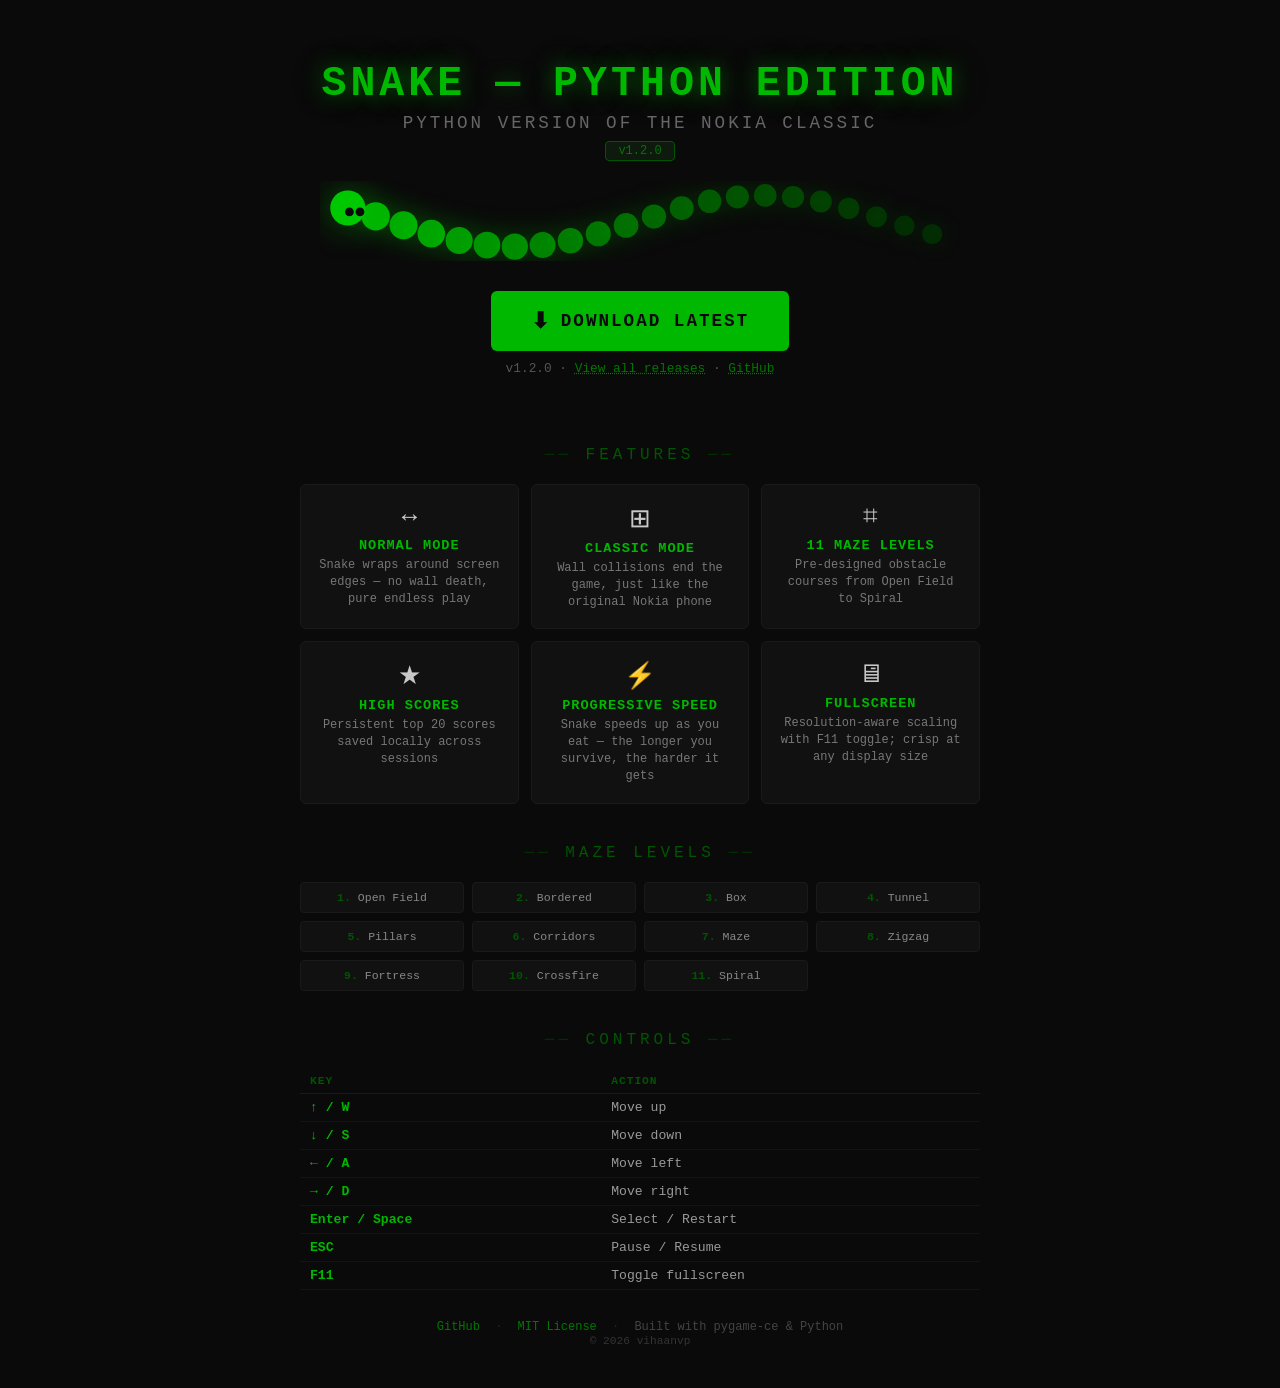
==== index.html @ 6547b3d3 "Initial website" ====
<!DOCTYPE html>
<html lang="en">
<head>
<meta charset="UTF-8">
<meta name="viewport" content="width=device-width, initial-scale=1.0">
<title>Snake — Nokia Classic Extended</title>
<style>
  *, *::before, *::after { margin: 0; padding: 0; box-sizing: border-box; }
  html { scroll-behavior: smooth; }
  body {
    background: #0a0a0a;
    color: #c8c8c8;
    font-family: 'Courier New', Courier, monospace;
    min-height: 100vh;
    display: flex;
    flex-direction: column;
    align-items: center;
    overflow-x: hidden;
  }

  /* ─── scrollbar ─── */
  ::-webkit-scrollbar { width: 6px; }
  ::-webkit-scrollbar-track { background: #0a0a0a; }
  ::-webkit-scrollbar-thumb { background: #005500; border-radius: 3px; }
  ::-webkit-scrollbar-thumb:hover { background: #00b800; }

  /* ─── canvas snake decoration ─── */
  #snake-canvas {
    display: block;
    width: 100%;
    max-width: 640px;
    height: 80px;
    margin: 10px auto 20px;
  }

  /* ─── container ─── */
  .container {
    width: 100%;
    max-width: 720px;
    padding: 40px 20px 20px;
  }

  /* ─── header / hero ─── */
  header { text-align: center; padding: 20px 0 10px; }
  .logo {
    font-size: clamp(1.6rem, 5vw, 2.6rem);
    font-weight: bold;
    letter-spacing: 4px;
    text-transform: uppercase;
    color: #00b800;
    text-shadow: 0 0 20px rgba(0, 184, 0, 0.5), 0 0 60px rgba(0, 184, 0, 0.15);
    animation: titlePulse 3s ease-in-out infinite;
  }
  @keyframes titlePulse {
    0%, 100% { text-shadow: 0 0 20px rgba(0, 184, 0, 0.5), 0 0 60px rgba(0, 184, 0, 0.15); }
    50% { text-shadow: 0 0 30px rgba(0, 184, 0, 0.8), 0 0 80px rgba(0, 184, 0, 0.3); }
  }
  .tagline {
    font-size: clamp(0.85rem, 2.5vw, 1.1rem);
    color: #666;
    letter-spacing: 3px;
    margin-top: 6px;
    text-transform: uppercase;
  }
  .version-badge {
    display: inline-block;
    margin-top: 8px;
    padding: 2px 12px;
    border: 1px solid #005500;
    border-radius: 4px;
    font-size: 0.75rem;
    color: #007700;
    background: #0d1a0d;
  }

  /* ─── download section ─── */
  .download-section {
    text-align: center;
    padding: 10px 0 30px;
  }
  .btn-download {
    display: inline-flex;
    align-items: center;
    gap: 10px;
    padding: 16px 40px;
    font-family: 'Courier New', Courier, monospace;
    font-size: 1.1rem;
    font-weight: bold;
    text-transform: uppercase;
    letter-spacing: 2px;
    color: #0a0a0a;
    background: #00b800;
    border: none;
    border-radius: 6px;
    cursor: pointer;
    text-decoration: none;
    transition: transform 0.2s, box-shadow 0.2s;
    animation: btnGlow 2s ease-in-out infinite;
  }
  @keyframes btnGlow {
    0%, 100% { box-shadow: 0 0 15px rgba(0, 184, 0, 0.4); }
    50% { box-shadow: 0 0 30px rgba(0, 184, 0, 0.8); }
  }
  .btn-download:hover {
    transform: scale(1.05);
    box-shadow: 0 0 40px rgba(0, 184, 0, 0.9);
  }
  .btn-download:active { transform: scale(0.97); }
  .btn-download .arrow { font-size: 1.4rem; }
  .download-sub {
    margin-top: 10px;
    font-size: 0.8rem;
    color: #555;
  }
  .download-sub a {
    color: #007700;
    text-decoration: underline dotted;
  }
  .download-sub a:hover { color: #00b800; }

  /* ─── section headers ─── */
  .section-title {
    text-align: center;
    font-size: 1rem;
    text-transform: uppercase;
    letter-spacing: 4px;
    color: #005500;
    margin: 40px 0 20px;
    position: relative;
  }
  .section-title::before,
  .section-title::after {
    content: '── ';
    color: #003300;
  }
  .section-title::after {
    content: ' ──';
  }

  /* ─── features grid ─── */
  .features {
    display: grid;
    grid-template-columns: repeat(auto-fit, minmax(200px, 1fr));
    gap: 12px;
  }
  .feature-card {
    background: #111;
    border: 1px solid #1a1a1a;
    border-radius: 6px;
    padding: 18px 16px;
    text-align: center;
    transition: border-color 0.3s, transform 0.2s;
  }
  .feature-card:hover {
    border-color: #005500;
    transform: translateY(-2px);
  }
  .feature-icon {
    font-size: 1.6rem;
    margin-bottom: 6px;
    display: block;
  }
  .feature-card h3 {
    font-size: 0.85rem;
    text-transform: uppercase;
    letter-spacing: 1px;
    color: #00b800;
    margin-bottom: 4px;
  }
  .feature-card p {
    font-size: 0.75rem;
    color: #777;
    line-height: 1.4;
  }

  /* ─── levels list ─── */
  .levels-grid {
    display: grid;
    grid-template-columns: repeat(auto-fit, minmax(140px, 1fr));
    gap: 8px;
    margin-top: 6px;
  }
  .level-item {
    background: #111;
    border: 1px solid #1a1a1a;
    border-radius: 4px;
    padding: 8px 10px;
    text-align: center;
    font-size: 0.72rem;
    color: #888;
    transition: border-color 0.2s;
  }
  .level-item:hover { border-color: #005500; }
  .level-item .num { color: #005500; font-weight: bold; }

  /* ─── controls table ─── */
  .controls-table {
    width: 100%;
    border-collapse: collapse;
    font-size: 0.82rem;
  }
  .controls-table th {
    text-align: left;
    padding: 6px 10px;
    color: #005500;
    text-transform: uppercase;
    letter-spacing: 1px;
    font-size: 0.7rem;
    border-bottom: 1px solid #1a1a1a;
  }
  .controls-table td {
    padding: 6px 10px;
    border-bottom: 1px solid #141414;
  }
  .controls-table td:first-child {
    color: #00b800;
    font-weight: bold;
    white-space: nowrap;
  }
  .controls-table td:last-child { color: #999; }
  .controls-table tr:hover td { color: #ddd; }

  /* ─── footer ─── */
  footer {
    text-align: center;
    padding: 30px 20px 20px;
    font-size: 0.75rem;
    color: #444;
  }
  footer a {
    color: #007700;
    text-decoration: none;
  }
  footer a:hover { color: #00b800; }
  footer .sep { color: #222; margin: 0 8px; }

  /* ─── responsive ─── */
  @media (max-width: 500px) {
    .container { padding: 20px 12px; }
    .btn-download { padding: 14px 24px; font-size: 0.95rem; }
    .features { grid-template-columns: 1fr; }
    .levels-grid { grid-template-columns: repeat(2, 1fr); }
  }
</style>
</head>
<body>

<div class="container">

  <!-- ═══ HERO ═══ -->
  <header>
    <div class="logo">Snake — Python Edition</div>
    <div class="tagline">Python Version of the Nokia Classic</div>
    <span class="version-badge" id="version-badge">v1.2.0</span>
  </header>

  <!-- animated snake decoration -->
  <canvas id="snake-canvas" width="640" height="80"></canvas>

  <!-- ═══ DOWNLOAD ═══ -->
  <section class="download-section">
    <a class="btn-download" id="dl-btn"
       href="https://github.com/vihaanvp/python-snake/releases/latest/download/snake.exe"
       target="_blank">
      <span class="arrow">⬇</span> Download Latest
    </a>
    <p class="download-sub">
      <span id="dl-version">v1.2.0</span> &middot;
      <a href="https://github.com/vihaanvp/python-snake/releases" target="_blank">View all releases</a>
      &middot; <a href="https://github.com/vihaanvp/python-snake" target="_blank">GitHub</a>
    </p>
  </section>

  <!-- ═══ FEATURES ═══ -->
  <div class="section-title">Features</div>
  <div class="features">
    <div class="feature-card">
      <span class="feature-icon">↔</span>
      <h3>Normal Mode</h3>
      <p>Snake wraps around screen edges — no wall death, pure endless play</p>
    </div>
    <div class="feature-card">
      <span class="feature-icon">⊞</span>
      <h3>Classic Mode</h3>
      <p>Wall collisions end the game, just like the original Nokia phone</p>
    </div>
    <div class="feature-card">
      <span class="feature-icon">⌗</span>
      <h3>11 Maze Levels</h3>
      <p>Pre-designed obstacle courses from Open Field to Spiral</p>
    </div>
    <div class="feature-card">
      <span class="feature-icon">★</span>
      <h3>High Scores</h3>
      <p>Persistent top 20 scores saved locally across sessions</p>
    </div>
    <div class="feature-card">
      <span class="feature-icon">⚡</span>
      <h3>Progressive Speed</h3>
      <p>Snake speeds up as you eat — the longer you survive, the harder it gets</p>
    </div>
    <div class="feature-card">
      <span class="feature-icon">🖥</span>
      <h3>Fullscreen</h3>
      <p>Resolution-aware scaling with F11 toggle; crisp at any display size</p>
    </div>
  </div>

  <!-- ═══ LEVELS ═══ -->
  <div class="section-title">Maze Levels</div>
  <div class="levels-grid" id="levels-grid">
    <div class="level-item"><span class="num">1.</span> Open Field</div>
    <div class="level-item"><span class="num">2.</span> Bordered</div>
    <div class="level-item"><span class="num">3.</span> Box</div>
    <div class="level-item"><span class="num">4.</span> Tunnel</div>
    <div class="level-item"><span class="num">5.</span> Pillars</div>
    <div class="level-item"><span class="num">6.</span> Corridors</div>
    <div class="level-item"><span class="num">7.</span> Maze</div>
    <div class="level-item"><span class="num">8.</span> Zigzag</div>
    <div class="level-item"><span class="num">9.</span> Fortress</div>
    <div class="level-item"><span class="num">10.</span> Crossfire</div>
    <div class="level-item"><span class="num">11.</span> Spiral</div>
  </div>

  <!-- ═══ CONTROLS ═══ -->
  <div class="section-title">Controls</div>
  <table class="controls-table">
    <tr><th>Key</th><th>Action</th></tr>
    <tr><td>↑ / W</td><td>Move up</td></tr>
    <tr><td>↓ / S</td><td>Move down</td></tr>
    <tr><td>← / A</td><td>Move left</td></tr>
    <tr><td>→ / D</td><td>Move right</td></tr>
    <tr><td>Enter / Space</td><td>Select / Restart</td></tr>
    <tr><td>ESC</td><td>Pause / Resume</td></tr>
    <tr><td>F11</td><td>Toggle fullscreen</td></tr>
  </table>

  <!-- ═══ FOOTER ═══ -->
  <footer>
    <a href="https://github.com/vihaanvp/python-snake" target="_blank">GitHub</a>
    <span class="sep">·</span>
    <a href="https://github.com/vihaanvp/python-snake/blob/main/LICENSE" target="_blank">MIT License</a>
    <span class="sep">·</span>
    <span>Built with pygame-ce &amp; Python</span>
    <br>
    <span style="font-size:0.7rem;color:#333;">&copy; 2026 vihaanvp</span>
  </footer>

</div>

<script>
// ════════════════════════════════════════════════════════════
//  Canvas snake animation
// ════════════════════════════════════════════════════════════
(function() {
  const canvas = document.getElementById('snake-canvas');
  const ctx = canvas.getContext('2d');
  let w, h;

  function resize() {
    const rect = canvas.getBoundingClientRect();
    const dpr = window.devicePixelRatio || 1;
    w = Math.round(rect.width * dpr);
    h = Math.round(rect.height * dpr);
    canvas.width = w;
    canvas.height = h;
  }
  resize();
  window.addEventListener('resize', resize);

  const segments = 22;
  let time = 0;

  function draw() {
    time += 0.025;
    ctx.clearRect(0, 0, w, h);

    const spacing = w / (segments + 1);
    const amp = h * 0.32;

    for (let i = segments - 1; i >= 0; i--) {
      const x = (i + 1) * spacing;
      const y = h / 2 + Math.sin((i * 0.35) + time * 2.5) * amp;

      const t = i / (segments - 1);
      const brightness = Math.max(60, 200 - i * 7);
      const alpha = 0.35 + 0.65 * (1 - t * 0.5);
      const radius = (i === 0) ? h * 0.22 : h * 0.18 * (1 - t * 0.3);
      const r = Math.max(2, radius);

      // outer glow
      const glow = ctx.createRadialGradient(x, y, 0, x, y, r * 3);
      glow.addColorStop(0, `rgba(0, ${brightness + 40}, 0, ${alpha * 0.25})`);
      glow.addColorStop(1, `rgba(0, 0, 0, 0)`);
      ctx.fillStyle = glow;
      ctx.beginPath();
      ctx.arc(x, y, r * 3, 0, Math.PI * 2);
      ctx.fill();

      // body segment
      ctx.fillStyle = `rgba(0, ${brightness}, 0, ${alpha})`;
      ctx.beginPath();
      ctx.arc(x, y, r, 0, Math.PI * 2);
      ctx.fill();

      // head: eyes
      if (i === 0) {
        const angle = Math.cos(time * 2.5) * 0.6;
        const ex = Math.cos(angle) * r * 0.45;
        const ey = Math.sin(angle) * r * 0.45;
        ctx.fillStyle = '#0a0a0a';
        ctx.beginPath();
        ctx.arc(x + ex - r * 0.3, y + ey, r * 0.25, 0, Math.PI * 2);
        ctx.fill();
        ctx.beginPath();
        ctx.arc(x + ex + r * 0.3, y + ey, r * 0.25, 0, Math.PI * 2);
        ctx.fill();
      }
    }
    requestAnimationFrame(draw);
  }
  draw();
})();

// ════════════════════════════════════════════════════════════
//  Fetch latest version from GitHub API
// ════════════════════════════════════════════════════════════
(async function() {
  const badge = document.getElementById('version-badge');
  const dlVersion = document.getElementById('dl-version');
  const dlBtn = document.getElementById('dl-btn');

  try {
    const res = await fetch('https://api.github.com/repos/vihaanvp/python-snake/releases/latest');
    if (!res.ok) throw new Error('HTTP ' + res.status);
    const data = await res.json();
    const tag = data.tag_name || '';
    if (tag) {
      const label = tag.startsWith('v') ? tag : 'v' + tag;
      badge.textContent = label;
      dlVersion.textContent = label;
      // update download button href to point at this release's asset
      const asset = data.assets && data.assets.find(a => a.name === 'snake.exe');
      if (asset) {
        dlBtn.href = asset.browser_download_url;
      } else {
        // fallback: direct to releases page
        dlBtn.href = data.html_url;
      }
    }
  } catch (e) {
    // keep hardcoded v1.2.0 fallback
    console.log('Could not fetch latest release:', e.message);
  }
})();
</script>

</body>
</html>
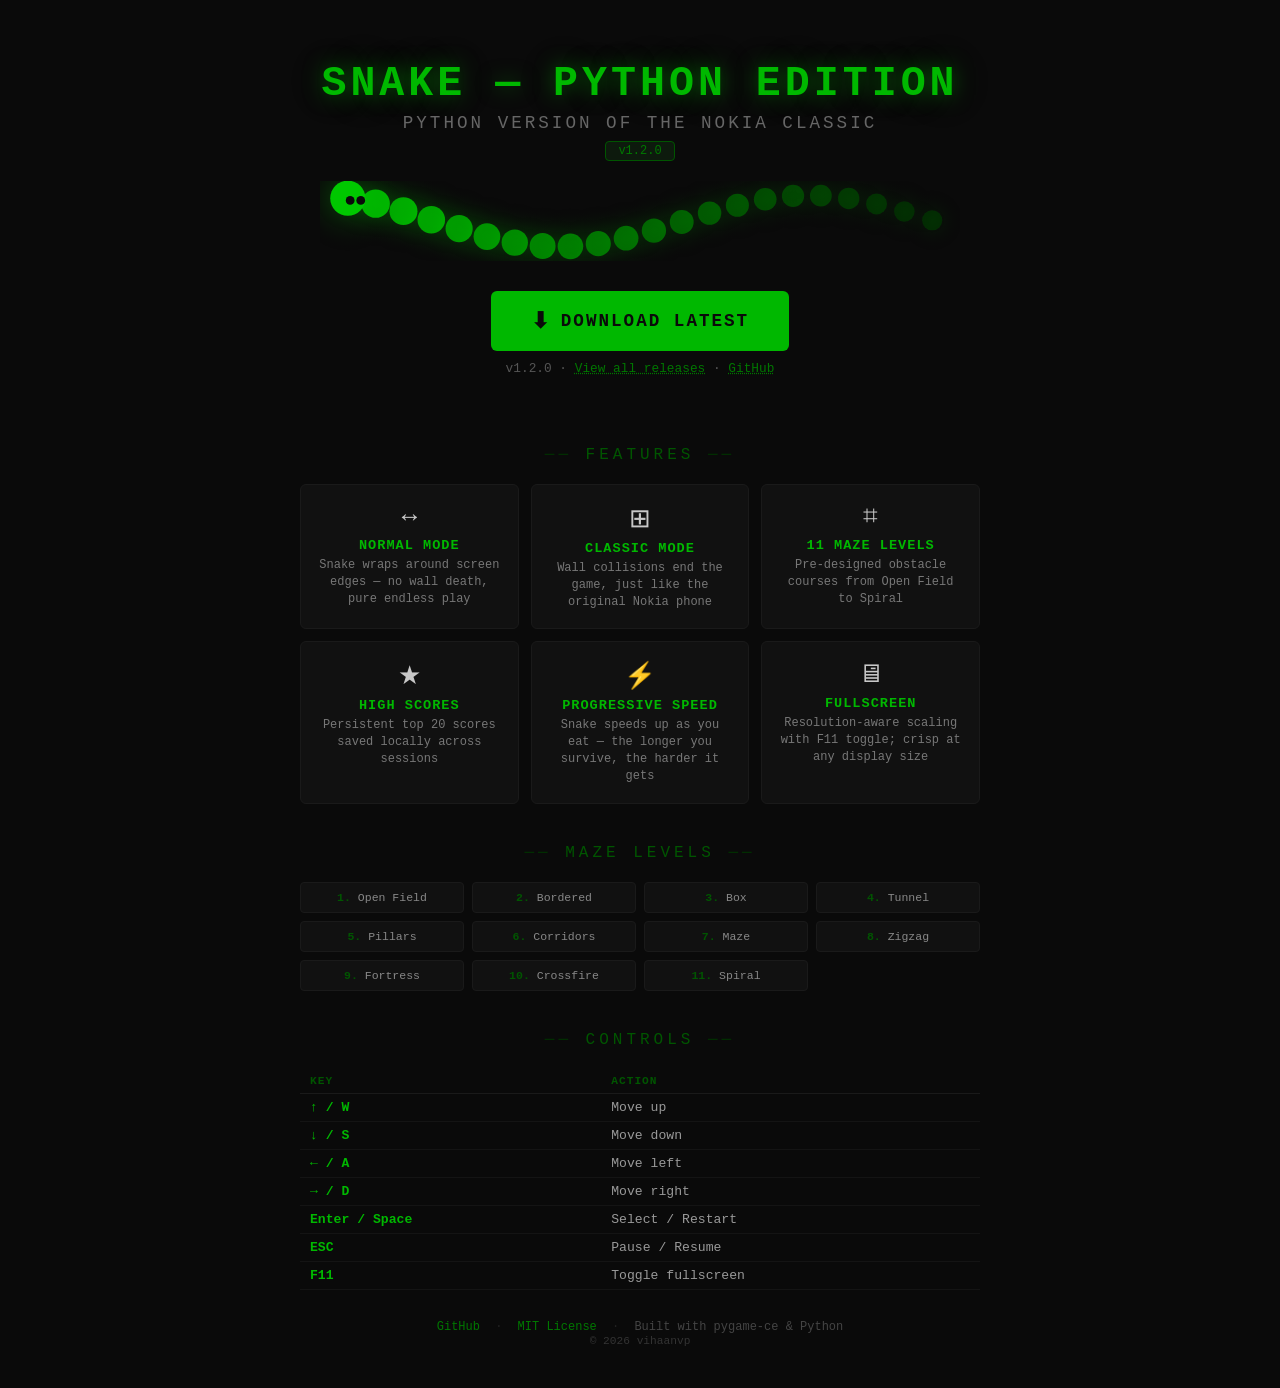
==== commit 0758ffc7: "Split website into separate HTML, CSS, and JS files" ====
--- a/index.html
+++ b/index.html
@@ -4,244 +4,7 @@
 <meta charset="UTF-8">
 <meta name="viewport" content="width=device-width, initial-scale=1.0">
 <title>Snake — Nokia Classic Extended</title>
-<style>
-  *, *::before, *::after { margin: 0; padding: 0; box-sizing: border-box; }
-  html { scroll-behavior: smooth; }
-  body {
-    background: #0a0a0a;
-    color: #c8c8c8;
-    font-family: 'Courier New', Courier, monospace;
-    min-height: 100vh;
-    display: flex;
-    flex-direction: column;
-    align-items: center;
-    overflow-x: hidden;
-  }
-
-  /* ─── scrollbar ─── */
-  ::-webkit-scrollbar { width: 6px; }
-  ::-webkit-scrollbar-track { background: #0a0a0a; }
-  ::-webkit-scrollbar-thumb { background: #005500; border-radius: 3px; }
-  ::-webkit-scrollbar-thumb:hover { background: #00b800; }
-
-  /* ─── canvas snake decoration ─── */
-  #snake-canvas {
-    display: block;
-    width: 100%;
-    max-width: 640px;
-    height: 80px;
-    margin: 10px auto 20px;
-  }
-
-  /* ─── container ─── */
-  .container {
-    width: 100%;
-    max-width: 720px;
-    padding: 40px 20px 20px;
-  }
-
-  /* ─── header / hero ─── */
-  header { text-align: center; padding: 20px 0 10px; }
-  .logo {
-    font-size: clamp(1.6rem, 5vw, 2.6rem);
-    font-weight: bold;
-    letter-spacing: 4px;
-    text-transform: uppercase;
-    color: #00b800;
-    text-shadow: 0 0 20px rgba(0, 184, 0, 0.5), 0 0 60px rgba(0, 184, 0, 0.15);
-    animation: titlePulse 3s ease-in-out infinite;
-  }
-  @keyframes titlePulse {
-    0%, 100% { text-shadow: 0 0 20px rgba(0, 184, 0, 0.5), 0 0 60px rgba(0, 184, 0, 0.15); }
-    50% { text-shadow: 0 0 30px rgba(0, 184, 0, 0.8), 0 0 80px rgba(0, 184, 0, 0.3); }
-  }
-  .tagline {
-    font-size: clamp(0.85rem, 2.5vw, 1.1rem);
-    color: #666;
-    letter-spacing: 3px;
-    margin-top: 6px;
-    text-transform: uppercase;
-  }
-  .version-badge {
-    display: inline-block;
-    margin-top: 8px;
-    padding: 2px 12px;
-    border: 1px solid #005500;
-    border-radius: 4px;
-    font-size: 0.75rem;
-    color: #007700;
-    background: #0d1a0d;
-  }
-
-  /* ─── download section ─── */
-  .download-section {
-    text-align: center;
-    padding: 10px 0 30px;
-  }
-  .btn-download {
-    display: inline-flex;
-    align-items: center;
-    gap: 10px;
-    padding: 16px 40px;
-    font-family: 'Courier New', Courier, monospace;
-    font-size: 1.1rem;
-    font-weight: bold;
-    text-transform: uppercase;
-    letter-spacing: 2px;
-    color: #0a0a0a;
-    background: #00b800;
-    border: none;
-    border-radius: 6px;
-    cursor: pointer;
-    text-decoration: none;
-    transition: transform 0.2s, box-shadow 0.2s;
-    animation: btnGlow 2s ease-in-out infinite;
-  }
-  @keyframes btnGlow {
-    0%, 100% { box-shadow: 0 0 15px rgba(0, 184, 0, 0.4); }
-    50% { box-shadow: 0 0 30px rgba(0, 184, 0, 0.8); }
-  }
-  .btn-download:hover {
-    transform: scale(1.05);
-    box-shadow: 0 0 40px rgba(0, 184, 0, 0.9);
-  }
-  .btn-download:active { transform: scale(0.97); }
-  .btn-download .arrow { font-size: 1.4rem; }
-  .download-sub {
-    margin-top: 10px;
-    font-size: 0.8rem;
-    color: #555;
-  }
-  .download-sub a {
-    color: #007700;
-    text-decoration: underline dotted;
-  }
-  .download-sub a:hover { color: #00b800; }
-
-  /* ─── section headers ─── */
-  .section-title {
-    text-align: center;
-    font-size: 1rem;
-    text-transform: uppercase;
-    letter-spacing: 4px;
-    color: #005500;
-    margin: 40px 0 20px;
-    position: relative;
-  }
-  .section-title::before,
-  .section-title::after {
-    content: '── ';
-    color: #003300;
-  }
-  .section-title::after {
-    content: ' ──';
-  }
-
-  /* ─── features grid ─── */
-  .features {
-    display: grid;
-    grid-template-columns: repeat(auto-fit, minmax(200px, 1fr));
-    gap: 12px;
-  }
-  .feature-card {
-    background: #111;
-    border: 1px solid #1a1a1a;
-    border-radius: 6px;
-    padding: 18px 16px;
-    text-align: center;
-    transition: border-color 0.3s, transform 0.2s;
-  }
-  .feature-card:hover {
-    border-color: #005500;
-    transform: translateY(-2px);
-  }
-  .feature-icon {
-    font-size: 1.6rem;
-    margin-bottom: 6px;
-    display: block;
-  }
-  .feature-card h3 {
-    font-size: 0.85rem;
-    text-transform: uppercase;
-    letter-spacing: 1px;
-    color: #00b800;
-    margin-bottom: 4px;
-  }
-  .feature-card p {
-    font-size: 0.75rem;
-    color: #777;
-    line-height: 1.4;
-  }
-
-  /* ─── levels list ─── */
-  .levels-grid {
-    display: grid;
-    grid-template-columns: repeat(auto-fit, minmax(140px, 1fr));
-    gap: 8px;
-    margin-top: 6px;
-  }
-  .level-item {
-    background: #111;
-    border: 1px solid #1a1a1a;
-    border-radius: 4px;
-    padding: 8px 10px;
-    text-align: center;
-    font-size: 0.72rem;
-    color: #888;
-    transition: border-color 0.2s;
-  }
-  .level-item:hover { border-color: #005500; }
-  .level-item .num { color: #005500; font-weight: bold; }
-
-  /* ─── controls table ─── */
-  .controls-table {
-    width: 100%;
-    border-collapse: collapse;
-    font-size: 0.82rem;
-  }
-  .controls-table th {
-    text-align: left;
-    padding: 6px 10px;
-    color: #005500;
-    text-transform: uppercase;
-    letter-spacing: 1px;
-    font-size: 0.7rem;
-    border-bottom: 1px solid #1a1a1a;
-  }
-  .controls-table td {
-    padding: 6px 10px;
-    border-bottom: 1px solid #141414;
-  }
-  .controls-table td:first-child {
-    color: #00b800;
-    font-weight: bold;
-    white-space: nowrap;
-  }
-  .controls-table td:last-child { color: #999; }
-  .controls-table tr:hover td { color: #ddd; }
-
-  /* ─── footer ─── */
-  footer {
-    text-align: center;
-    padding: 30px 20px 20px;
-    font-size: 0.75rem;
-    color: #444;
-  }
-  footer a {
-    color: #007700;
-    text-decoration: none;
-  }
-  footer a:hover { color: #00b800; }
-  footer .sep { color: #222; margin: 0 8px; }
-
-  /* ─── responsive ─── */
-  @media (max-width: 500px) {
-    .container { padding: 20px 12px; }
-    .btn-download { padding: 14px 24px; font-size: 0.95rem; }
-    .features { grid-template-columns: 1fr; }
-    .levels-grid { grid-template-columns: repeat(2, 1fr); }
-  }
-</style>
+<link rel="stylesheet" href="stylesheet.css">
 </head>
 <body>
 
@@ -348,112 +111,6 @@
 
 </div>
 
-<script>
-// ════════════════════════════════════════════════════════════
-//  Canvas snake animation
-// ════════════════════════════════════════════════════════════
-(function() {
-  const canvas = document.getElementById('snake-canvas');
-  const ctx = canvas.getContext('2d');
-  let w, h;
-
-  function resize() {
-    const rect = canvas.getBoundingClientRect();
-    const dpr = window.devicePixelRatio || 1;
-    w = Math.round(rect.width * dpr);
-    h = Math.round(rect.height * dpr);
-    canvas.width = w;
-    canvas.height = h;
-  }
-  resize();
-  window.addEventListener('resize', resize);
-
-  const segments = 22;
-  let time = 0;
-
-  function draw() {
-    time += 0.025;
-    ctx.clearRect(0, 0, w, h);
-
-    const spacing = w / (segments + 1);
-    const amp = h * 0.32;
-
-    for (let i = segments - 1; i >= 0; i--) {
-      const x = (i + 1) * spacing;
-      const y = h / 2 + Math.sin((i * 0.35) + time * 2.5) * amp;
-
-      const t = i / (segments - 1);
-      const brightness = Math.max(60, 200 - i * 7);
-      const alpha = 0.35 + 0.65 * (1 - t * 0.5);
-      const radius = (i === 0) ? h * 0.22 : h * 0.18 * (1 - t * 0.3);
-      const r = Math.max(2, radius);
-
-      // outer glow
-      const glow = ctx.createRadialGradient(x, y, 0, x, y, r * 3);
-      glow.addColorStop(0, `rgba(0, ${brightness + 40}, 0, ${alpha * 0.25})`);
-      glow.addColorStop(1, `rgba(0, 0, 0, 0)`);
-      ctx.fillStyle = glow;
-      ctx.beginPath();
-      ctx.arc(x, y, r * 3, 0, Math.PI * 2);
-      ctx.fill();
-
-      // body segment
-      ctx.fillStyle = `rgba(0, ${brightness}, 0, ${alpha})`;
-      ctx.beginPath();
-      ctx.arc(x, y, r, 0, Math.PI * 2);
-      ctx.fill();
-
-      // head: eyes
-      if (i === 0) {
-        const angle = Math.cos(time * 2.5) * 0.6;
-        const ex = Math.cos(angle) * r * 0.45;
-        const ey = Math.sin(angle) * r * 0.45;
-        ctx.fillStyle = '#0a0a0a';
-        ctx.beginPath();
-        ctx.arc(x + ex - r * 0.3, y + ey, r * 0.25, 0, Math.PI * 2);
-        ctx.fill();
-        ctx.beginPath();
-        ctx.arc(x + ex + r * 0.3, y + ey, r * 0.25, 0, Math.PI * 2);
-        ctx.fill();
-      }
-    }
-    requestAnimationFrame(draw);
-  }
-  draw();
-})();
-
-// ════════════════════════════════════════════════════════════
-//  Fetch latest version from GitHub API
-// ════════════════════════════════════════════════════════════
-(async function() {
-  const badge = document.getElementById('version-badge');
-  const dlVersion = document.getElementById('dl-version');
-  const dlBtn = document.getElementById('dl-btn');
-
-  try {
-    const res = await fetch('https://api.github.com/repos/vihaanvp/python-snake/releases/latest');
-    if (!res.ok) throw new Error('HTTP ' + res.status);
-    const data = await res.json();
-    const tag = data.tag_name || '';
-    if (tag) {
-      const label = tag.startsWith('v') ? tag : 'v' + tag;
-      badge.textContent = label;
-      dlVersion.textContent = label;
-      // update download button href to point at this release's asset
-      const asset = data.assets && data.assets.find(a => a.name === 'snake.exe');
-      if (asset) {
-        dlBtn.href = asset.browser_download_url;
-      } else {
-        // fallback: direct to releases page
-        dlBtn.href = data.html_url;
-      }
-    }
-  } catch (e) {
-    // keep hardcoded v1.2.0 fallback
-    console.log('Could not fetch latest release:', e.message);
-  }
-})();
-</script>
-
+<script src="script.js"></script>
 </body>
 </html>
--- a/stylesheet.css
+++ b/stylesheet.css
@@ -0,0 +1,236 @@
+  *, *::before, *::after { margin: 0; padding: 0; box-sizing: border-box; }
+  html { scroll-behavior: smooth; }
+  body {
+    background: #0a0a0a;
+    color: #c8c8c8;
+    font-family: 'Courier New', Courier, monospace;
+    min-height: 100vh;
+    display: flex;
+    flex-direction: column;
+    align-items: center;
+    overflow-x: hidden;
+  }
+
+  /* ─── scrollbar ─── */
+  ::-webkit-scrollbar { width: 6px; }
+  ::-webkit-scrollbar-track { background: #0a0a0a; }
+  ::-webkit-scrollbar-thumb { background: #005500; border-radius: 3px; }
+  ::-webkit-scrollbar-thumb:hover { background: #00b800; }
+
+  /* ─── canvas snake decoration ─── */
+  #snake-canvas {
+    display: block;
+    width: 100%;
+    max-width: 640px;
+    height: 80px;
+    margin: 10px auto 20px;
+  }
+
+  /* ─── container ─── */
+  .container {
+    width: 100%;
+    max-width: 720px;
+    padding: 40px 20px 20px;
+  }
+
+  /* ─── header / hero ─── */
+  header { text-align: center; padding: 20px 0 10px; }
+  .logo {
+    font-size: clamp(1.6rem, 5vw, 2.6rem);
+    font-weight: bold;
+    letter-spacing: 4px;
+    text-transform: uppercase;
+    color: #00b800;
+    text-shadow: 0 0 20px rgba(0, 184, 0, 0.5), 0 0 60px rgba(0, 184, 0, 0.15);
+    animation: titlePulse 3s ease-in-out infinite;
+  }
+  @keyframes titlePulse {
+    0%, 100% { text-shadow: 0 0 20px rgba(0, 184, 0, 0.5), 0 0 60px rgba(0, 184, 0, 0.15); }
+    50% { text-shadow: 0 0 30px rgba(0, 184, 0, 0.8), 0 0 80px rgba(0, 184, 0, 0.3); }
+  }
+  .tagline {
+    font-size: clamp(0.85rem, 2.5vw, 1.1rem);
+    color: #666;
+    letter-spacing: 3px;
+    margin-top: 6px;
+    text-transform: uppercase;
+  }
+  .version-badge {
+    display: inline-block;
+    margin-top: 8px;
+    padding: 2px 12px;
+    border: 1px solid #005500;
+    border-radius: 4px;
+    font-size: 0.75rem;
+    color: #007700;
+    background: #0d1a0d;
+  }
+
+  /* ─── download section ─── */
+  .download-section {
+    text-align: center;
+    padding: 10px 0 30px;
+  }
+  .btn-download {
+    display: inline-flex;
+    align-items: center;
+    gap: 10px;
+    padding: 16px 40px;
+    font-family: 'Courier New', Courier, monospace;
+    font-size: 1.1rem;
+    font-weight: bold;
+    text-transform: uppercase;
+    letter-spacing: 2px;
+    color: #0a0a0a;
+    background: #00b800;
+    border: none;
+    border-radius: 6px;
+    cursor: pointer;
+    text-decoration: none;
+    transition: transform 0.2s, box-shadow 0.2s;
+    animation: btnGlow 2s ease-in-out infinite;
+  }
+  @keyframes btnGlow {
+    0%, 100% { box-shadow: 0 0 15px rgba(0, 184, 0, 0.4); }
+    50% { box-shadow: 0 0 30px rgba(0, 184, 0, 0.8); }
+  }
+  .btn-download:hover {
+    transform: scale(1.05);
+    box-shadow: 0 0 40px rgba(0, 184, 0, 0.9);
+  }
+  .btn-download:active { transform: scale(0.97); }
+  .btn-download .arrow { font-size: 1.4rem; }
+  .download-sub {
+    margin-top: 10px;
+    font-size: 0.8rem;
+    color: #555;
+  }
+  .download-sub a {
+    color: #007700;
+    text-decoration: underline dotted;
+  }
+  .download-sub a:hover { color: #00b800; }
+
+  /* ─── section headers ─── */
+  .section-title {
+    text-align: center;
+    font-size: 1rem;
+    text-transform: uppercase;
+    letter-spacing: 4px;
+    color: #005500;
+    margin: 40px 0 20px;
+    position: relative;
+  }
+  .section-title::before,
+  .section-title::after {
+    content: '── ';
+    color: #003300;
+  }
+  .section-title::after {
+    content: ' ──';
+  }
+
+  /* ─── features grid ─── */
+  .features {
+    display: grid;
+    grid-template-columns: repeat(auto-fit, minmax(200px, 1fr));
+    gap: 12px;
+  }
+  .feature-card {
+    background: #111;
+    border: 1px solid #1a1a1a;
+    border-radius: 6px;
+    padding: 18px 16px;
+    text-align: center;
+    transition: border-color 0.3s, transform 0.2s;
+  }
+  .feature-card:hover {
+    border-color: #005500;
+    transform: translateY(-2px);
+  }
+  .feature-icon {
+    font-size: 1.6rem;
+    margin-bottom: 6px;
+    display: block;
+  }
+  .feature-card h3 {
+    font-size: 0.85rem;
+    text-transform: uppercase;
+    letter-spacing: 1px;
+    color: #00b800;
+    margin-bottom: 4px;
+  }
+  .feature-card p {
+    font-size: 0.75rem;
+    color: #777;
+    line-height: 1.4;
+  }
+
+  /* ─── levels list ─── */
+  .levels-grid {
+    display: grid;
+    grid-template-columns: repeat(auto-fit, minmax(140px, 1fr));
+    gap: 8px;
+    margin-top: 6px;
+  }
+  .level-item {
+    background: #111;
+    border: 1px solid #1a1a1a;
+    border-radius: 4px;
+    padding: 8px 10px;
+    text-align: center;
+    font-size: 0.72rem;
+    color: #888;
+    transition: border-color 0.2s;
+  }
+  .level-item:hover { border-color: #005500; }
+  .level-item .num { color: #005500; font-weight: bold; }
+
+  /* ─── controls table ─── */
+  .controls-table {
+    width: 100%;
+    border-collapse: collapse;
+    font-size: 0.82rem;
+  }
+  .controls-table th {
+    text-align: left;
+    padding: 6px 10px;
+    color: #005500;
+    text-transform: uppercase;
+    letter-spacing: 1px;
+    font-size: 0.7rem;
+    border-bottom: 1px solid #1a1a1a;
+  }
+  .controls-table td {
+    padding: 6px 10px;
+    border-bottom: 1px solid #141414;
+  }
+  .controls-table td:first-child {
+    color: #00b800;
+    font-weight: bold;
+    white-space: nowrap;
+  }
+  .controls-table td:last-child { color: #999; }
+  .controls-table tr:hover td { color: #ddd; }
+
+  /* ─── footer ─── */
+  footer {
+    text-align: center;
+    padding: 30px 20px 20px;
+    font-size: 0.75rem;
+    color: #444;
+  }
+  footer a {
+    color: #007700;
+    text-decoration: none;
+  }
+  footer a:hover { color: #00b800; }
+  footer .sep { color: #222; margin: 0 8px; }
+
+  /* ─── responsive ─── */
+  @media (max-width: 500px) {
+    .container { padding: 20px 12px; }
+    .btn-download { padding: 14px 24px; font-size: 0.95rem; }
+    .features { grid-template-columns: 1fr; }
+    .levels-grid { grid-template-columns: repeat(2, 1fr); }
+  }
